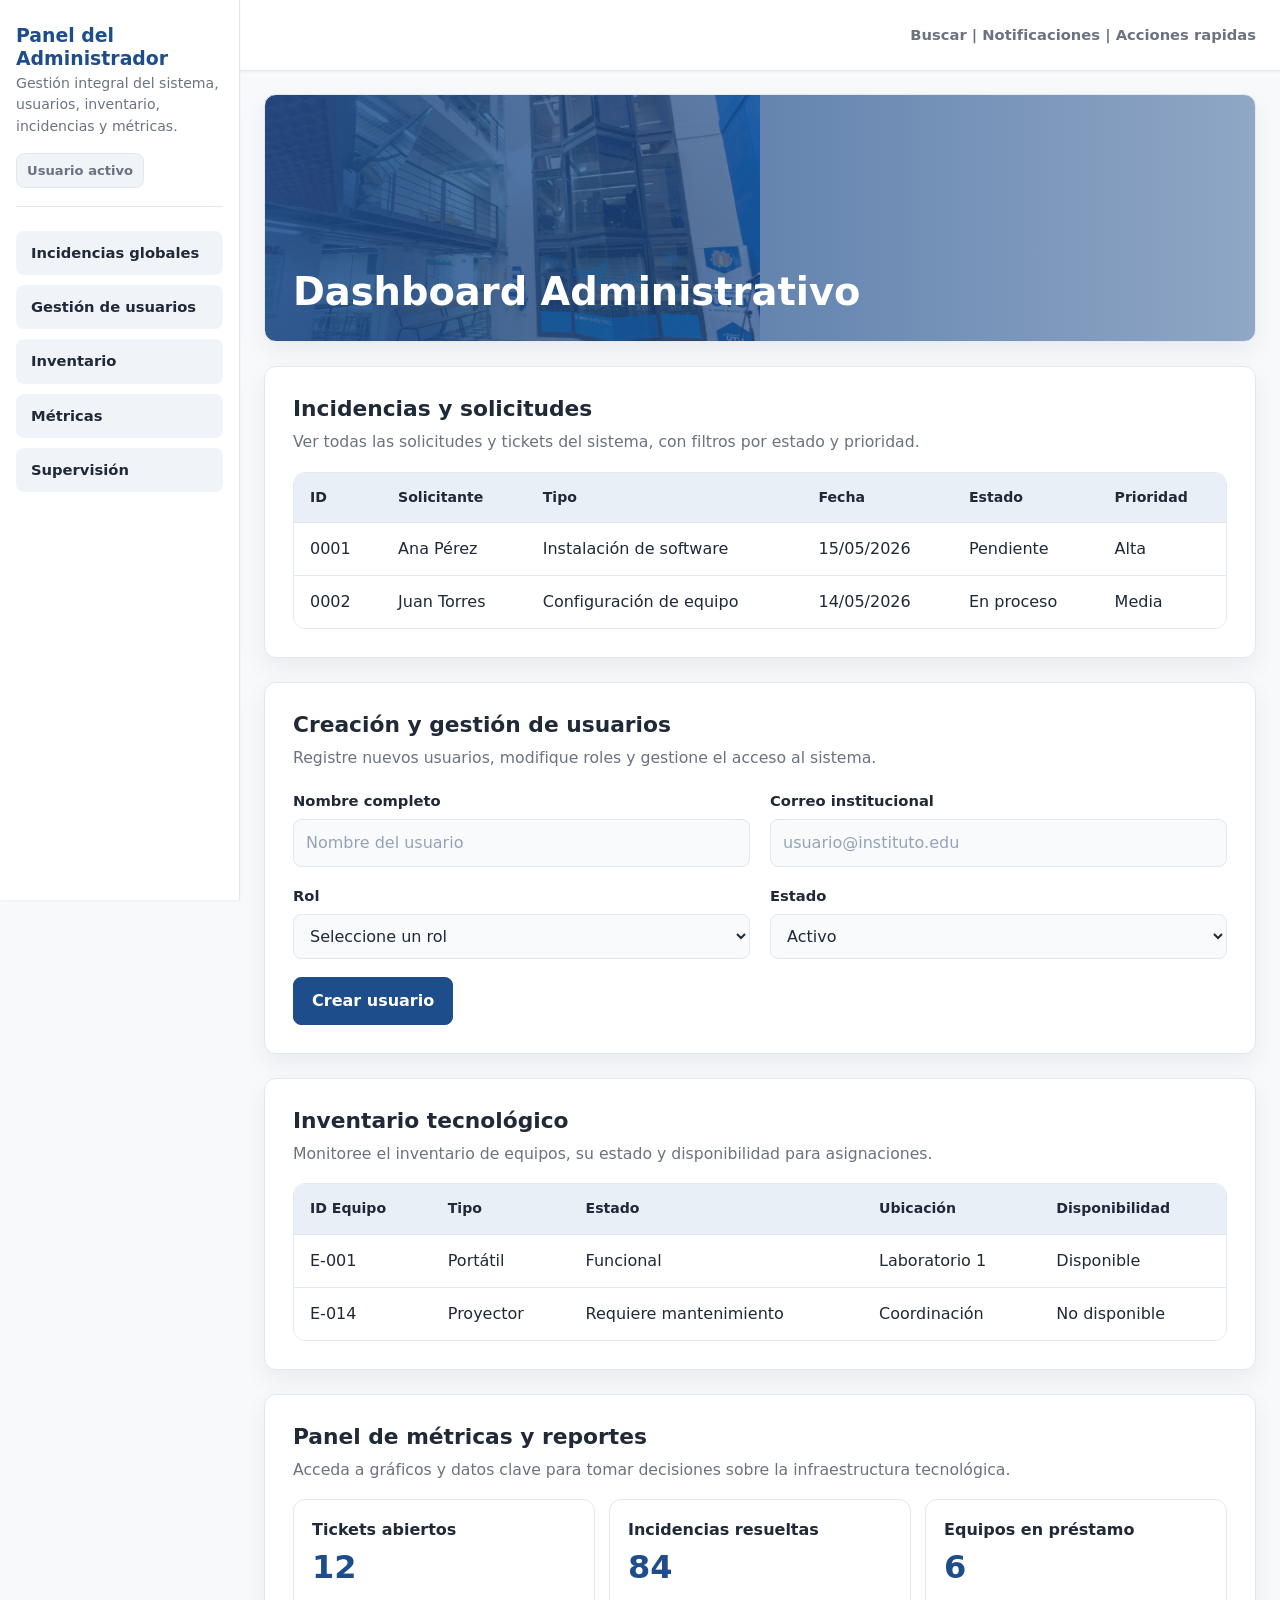
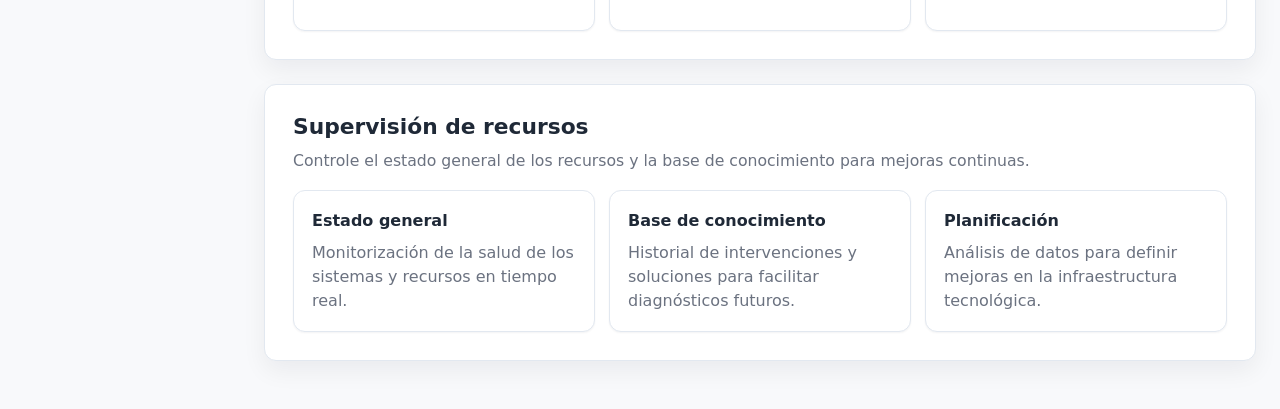
==== JFP proyect/src/Vista/HTML/administrador.html @ 9043e756 "Add files via upload" ====
<!DOCTYPE html>
<html lang="es">
<head>
    <meta charset="UTF-8">
    <meta name="viewport" content="width=device-width, initial-scale=1.0">
    <link rel="stylesheet" href="../CSS/administrador.css">
    <title>Administrador</title>
</head>
<body>
    <header class="admin-header">
        <div class="brand">
            <h1>Panel del Administrador</h1>
            <p>Gestión integral del sistema, usuarios, inventario, incidencias y métricas.</p>
        </div>
        <nav class="admin-nav">
            <a href="#incidencias-globales">Incidencias globales</a>
            <a href="#gestion-usuarios">Gestión de usuarios</a>
            <a href="#inventario-tecnologico">Inventario</a>
            <a href="#metricas-reportes">Métricas</a>
            <a href="#supervision-recursos">Supervisión</a>
        </nav>
    </header>

    <main class="admin-main">
        <section id="incidencias-globales" class="panel">
            <h2>Incidencias y solicitudes</h2>
            <p>Ver todas las solicitudes y tickets del sistema, con filtros por estado y prioridad.</p>
            <div class="table-wrapper">
                <table class="admin-table">
                    <thead>
                        <tr>
                            <th>ID</th>
                            <th>Solicitante</th>
                            <th>Tipo</th>
                            <th>Fecha</th>
                            <th>Estado</th>
                            <th>Prioridad</th>
                        </tr>
                    </thead>
                    <tbody>
                        <tr>
                            <td>0001</td>
                            <td>Ana Pérez</td>
                            <td>Instalación de software</td>
                            <td>15/05/2026</td>
                            <td>Pendiente</td>
                            <td>Alta</td>
                        </tr>
                        <tr>
                            <td>0002</td>
                            <td>Juan Torres</td>
                            <td>Configuración de equipo</td>
                            <td>14/05/2026</td>
                            <td>En proceso</td>
                            <td>Media</td>
                        </tr>
                    </tbody>
                </table>
            </div>
        </section>

        <section id="gestion-usuarios" class="panel">
            <h2>Creación y gestión de usuarios</h2>
            <p>Registre nuevos usuarios, modifique roles y gestione el acceso al sistema.</p>
            <form action="administrador.html" method="post" class="admin-form">
                <div class="admin-field">
                    <label for="nombre-usuario">Nombre completo</label>
                    <input type="text" id="nombre-usuario" name="nombre_usuario" placeholder="Nombre del usuario" required>
                </div>

                <div class="admin-field">
                    <label for="email-usuario">Correo institucional</label>
                    <input type="email" id="email-usuario" name="email_usuario" placeholder="usuario@instituto.edu" required>
                </div>

                <div class="admin-field admin-field-compact">
                    <label for="rol-usuario">Rol</label>
                    <select id="rol-usuario" name="rol_usuario" required>
                        <option value="">Seleccione un rol</option>
                        <option value="solicitante">Solicitante</option>
                        <option value="soporte">Soporte</option>
                        <option value="administrador">Administrador</option>
                    </select>
                </div>

                <div class="admin-field admin-field-compact">
                    <label for="estado-usuario">Estado</label>
                    <select id="estado-usuario" name="estado_usuario" required>
                        <option value="activo">Activo</option>
                        <option value="inactivo">Inactivo</option>
                    </select>
                </div>

                <div class="admin-actions">
                    <button type="submit" name="crear_usuario">Crear usuario</button>
                </div>
            </form>
        </section>

        <section id="inventario-tecnologico" class="panel">
            <h2>Inventario tecnológico</h2>
            <p>Monitoree el inventario de equipos, su estado y disponibilidad para asignaciones.</p>
            <div class="table-wrapper">
                <table class="admin-table">
                    <thead>
                        <tr>
                            <th>ID Equipo</th>
                            <th>Tipo</th>
                            <th>Estado</th>
                            <th>Ubicación</th>
                            <th>Disponibilidad</th>
                        </tr>
                    </thead>
                    <tbody>
                        <tr>
                            <td>E-001</td>
                            <td>Portátil</td>
                            <td>Funcional</td>
                            <td>Laboratorio 1</td>
                            <td>Disponible</td>
                        </tr>
                        <tr>
                            <td>E-014</td>
                            <td>Proyector</td>
                            <td>Requiere mantenimiento</td>
                            <td>Coordinación</td>
                            <td>No disponible</td>
                        </tr>
                    </tbody>
                </table>
            </div>
        </section>

        <section id="metricas-reportes" class="panel">
            <h2>Panel de métricas y reportes</h2>
            <p>Acceda a gráficos y datos clave para tomar decisiones sobre la infraestructura tecnológica.</p>
            <div class="metrics-grid">
                <div class="metric-card">
                    <h3>Tickets abiertos</h3>
                    <p>12</p>
                </div>
                <div class="metric-card">
                    <h3>Incidencias resueltas</h3>
                    <p>84</p>
                </div>
                <div class="metric-card">
                    <h3>Equipos en préstamo</h3>
                    <p>6</p>
                </div>
            </div>
        </section>

        <section id="supervision-recursos" class="panel">
            <h2>Supervisión de recursos</h2>
            <p>Controle el estado general de los recursos y la base de conocimiento para mejoras continuas.</p>
            <div class="info-grid">
                <div class="info-card">
                    <h3>Estado general</h3>
                    <p>Monitorización de la salud de los sistemas y recursos en tiempo real.</p>
                </div>
                <div class="info-card">
                    <h3>Base de conocimiento</h3>
                    <p>Historial de intervenciones y soluciones para facilitar diagnósticos futuros.</p>
                </div>
                <div class="info-card">
                    <h3>Planificación</h3>
                    <p>Análisis de datos para definir mejoras en la infraestructura tecnológica.</p>
                </div>
            </div>
        </section>
    </main>
</body>
</html>
---- JFP proyect/src/Vista/CSS/administrador.css ----
/* ================= ADMINISTRADOR - Service Desk UI ================= */

:root {
    --color-primary: #1E4D8B;
    --color-primary-hover: #183F72;
    --color-bg: #F8F9FB;
    --color-bg-soft: #F0F4F9;
    --color-bg-accent: #E8EFF7;
    --color-border: #E2E8F0;
    --color-text: #1F2937;
    --color-muted: #6B7280;
    --color-white: #FFFFFF;
    --color-input: #F8FAFC;
    --radius-sm: 8px;
    --radius-md: 12px;
    --shadow-sm: 0 1px 2px rgba(15, 23, 42, 0.05);
    --shadow-md: 0 10px 24px rgba(15, 23, 42, 0.06);
    --container: 1200px;
}

* {
    box-sizing: border-box;
    margin: 0;
    padding: 0;
}

html {
    font-size: 16px;
    scroll-behavior: smooth;
}

body {
    min-height: 100%;
    background: var(--color-bg);
    color: var(--color-text);
    font-family: Inter, "Segoe UI", system-ui, -apple-system, BlinkMacSystemFont, Arial, sans-serif;
    line-height: 1.5;
    -webkit-font-smoothing: antialiased;
}

.admin-header {
    width: 100%;
    max-width: var(--container);
    margin: 0 auto;
    padding: 20px 16px;
    display: flex;
    flex-wrap: wrap;
    align-items: center;
    justify-content: space-between;
    gap: 16px;
    background: var(--color-white);
    border-bottom: 1px solid var(--color-border);
}

.brand {
    min-width: 0;
    display: flex;
    flex-direction: column;
    gap: 4px;
}

.brand h1 {
    color: var(--color-primary);
    font-size: clamp(1.3rem, 2vw, 1.75rem);
    font-weight: 700;
    line-height: 1.2;
}

.brand p {
    max-width: 680px;
    color: var(--color-muted);
    font-size: 0.95rem;
}

.admin-nav {
    width: 100%;
    display: flex;
    flex-direction: column;
    flex-wrap: wrap;
    gap: 8px;
}

.admin-nav a {
    display: inline-flex;
    align-items: center;
    justify-content: center;
    min-height: 40px;
    padding: 10px 14px;
    border: 1px solid transparent;
    border-radius: var(--radius-sm);
    background: var(--color-bg-soft);
    color: var(--color-text);
    text-decoration: none;
    font-size: 0.92rem;
    font-weight: 600;
    transition: background-color 0.25s ease, border-color 0.25s ease, color 0.25s ease;
}

.admin-nav a:hover,
.admin-nav a:focus-visible {
    background: var(--color-bg-accent);
    border-color: #C9D7E8;
    color: var(--color-primary);
}

.admin-main {
    width: 100%;
    max-width: var(--container);
    margin: 0 auto;
    padding: 20px 16px 40px;
}

.panel {
    margin-bottom: 18px;
    padding: 20px;
    background: var(--color-white);
    border: 1px solid var(--color-border);
    border-radius: var(--radius-md);
    box-shadow: var(--shadow-sm);
}

.panel h2 {
    margin-bottom: 8px;
    color: var(--color-text);
    font-size: clamp(1.15rem, 1.7vw, 1.4rem);
    font-weight: 700;
    line-height: 1.25;
}

.panel > p {
    max-width: 820px;
    color: var(--color-muted);
    font-size: 0.98rem;
}

.admin-form {
    display: grid;
    grid-template-columns: 1fr;
    gap: 16px;
    margin-top: 20px;
}

.admin-field,
.admin-field-compact {
    width: 100%;
}

.admin-field label {
    display: block;
    margin-bottom: 7px;
    color: var(--color-text);
    font-size: 0.92rem;
    font-weight: 600;
}

.admin-field input,
.admin-field select,
.admin-field textarea {
    width: 100%;
    min-height: 44px;
    padding: 11px 12px;
    border: 1px solid var(--color-border);
    border-radius: var(--radius-sm);
    background: var(--color-input);
    color: var(--color-text);
    font: inherit;
    outline: none;
    transition: border-color 0.25s ease, box-shadow 0.25s ease, background-color 0.25s ease;
}

.admin-field textarea {
    min-height: 128px;
    resize: vertical;
}

.admin-field input::placeholder,
.admin-field textarea::placeholder {
    color: #94A3B8;
}

.admin-field input:focus,
.admin-field select:focus,
.admin-field textarea:focus {
    border-color: var(--color-primary);
    background: var(--color-white);
    box-shadow: 0 0 0 4px rgba(30, 77, 139, 0.14);
}

.admin-actions {
    display: flex;
    justify-content: flex-start;
}

.admin-actions button {
    width: 100%;
    min-height: 44px;
    padding: 11px 18px;
    border: 1px solid var(--color-primary);
    border-radius: var(--radius-sm);
    background: var(--color-primary);
    color: var(--color-white);
    cursor: pointer;
    font: inherit;
    font-weight: 700;
    transition: background-color 0.25s ease, border-color 0.25s ease, box-shadow 0.25s ease;
}

.admin-actions button:hover,
.admin-actions button:focus-visible {
    background: var(--color-primary-hover);
    border-color: var(--color-primary-hover);
    box-shadow: 0 8px 18px rgba(30, 77, 139, 0.16);
}

.table-wrapper {
    margin-top: 18px;
    overflow-x: auto;
    border: 1px solid var(--color-border);
    border-radius: var(--radius-md);
    background: var(--color-white);
}

.admin-table {
    width: 100%;
    min-width: 680px;
    border-collapse: separate;
    border-spacing: 0;
    background: var(--color-white);
}

.admin-table th,
.admin-table td {
    padding: 14px 16px;
    border-bottom: 1px solid var(--color-border);
    color: var(--color-text);
    text-align: left;
    vertical-align: top;
}

.admin-table th {
    background: var(--color-bg-accent);
    color: var(--color-text);
    font-size: 0.88rem;
    font-weight: 700;
}

.admin-table tbody tr:last-child td {
    border-bottom: 0;
}

.admin-table tbody tr:hover {
    background: var(--color-bg-soft);
}

.metrics-grid,
.info-grid {
    display: grid;
    grid-template-columns: 1fr;
    gap: 14px;
    margin-top: 18px;
}

.metric-card,
.info-card {
    padding: 18px;
    background: var(--color-white);
    border: 1px solid var(--color-border);
    border-radius: var(--radius-md);
    box-shadow: var(--shadow-sm);
}

.metric-card h3,
.info-card h3 {
    margin-bottom: 8px;
    color: var(--color-text);
    font-size: 1rem;
    font-weight: 700;
}

.metric-card p {
    color: var(--color-primary);
    font-size: 2rem;
    font-weight: 800;
    line-height: 1.1;
}

.info-card p {
    color: var(--color-muted);
}

a:focus-visible,
button:focus-visible,
input:focus-visible,
select:focus-visible,
textarea:focus-visible {
    outline: 3px solid rgba(30, 77, 139, 0.18);
    outline-offset: 2px;
}

@media (min-width: 576px) {
    .admin-actions button {
        width: auto;
    }
}

@media (min-width: 768px) {
    .admin-header {
        padding: 24px;
        border: 1px solid var(--color-border);
        border-top: 0;
        border-radius: 0 0 var(--radius-md) var(--radius-md);
        box-shadow: var(--shadow-sm);
    }

    .admin-nav {
        width: auto;
        flex-direction: row;
        justify-content: flex-end;
        gap: 10px;
    }

    .admin-main {
        padding: 28px 24px 56px;
    }

    .panel {
        margin-bottom: 24px;
        padding: 28px;
        box-shadow: var(--shadow-md);
    }

    .admin-form {
        grid-template-columns: repeat(2, minmax(0, 1fr));
        gap: 18px 20px;
    }

    .admin-actions {
        grid-column: 1 / -1;
    }

    .metrics-grid,
    .info-grid {
        grid-template-columns: repeat(3, minmax(0, 1fr));
    }
}

/* ================= Dashboard layout ================= */
@media (min-width: 768px) {
    body {
        min-height: 100vh;
        overflow-x: hidden;
    }

    body::before {
        content: "Buscar   |   Notificaciones   |   Acciones rapidas";
        position: fixed;
        top: 0;
        right: 0;
        left: 240px;
        z-index: 20;
        height: 70px;
        display: flex;
        align-items: center;
        justify-content: flex-end;
        padding: 0 24px;
        background: var(--color-white);
        border-bottom: 1px solid var(--color-border);
        color: var(--color-muted);
        font-size: 0.92rem;
        font-weight: 600;
        box-shadow: var(--shadow-sm);
    }

    .admin-header {
        position: fixed;
        inset: 0 auto 0 0;
        z-index: 30;
        width: 240px;
        height: 100vh;
        max-width: none;
        padding: 24px 16px;
        display: flex;
        flex-direction: column;
        align-items: stretch;
        justify-content: flex-start;
        gap: 24px;
        overflow-y: auto;
        border-top: 0;
        border-left: 0;
        border-bottom: 0;
        border-radius: 0;
    }

    .brand {
        padding-bottom: 18px;
        border-bottom: 1px solid var(--color-border);
    }

    .brand::after {
        content: "Usuario activo";
        display: inline-flex;
        width: fit-content;
        margin-top: 12px;
        padding: 7px 10px;
        border: 1px solid var(--color-border);
        border-radius: var(--radius-sm);
        background: var(--color-bg-soft);
        color: var(--color-muted);
        font-size: 0.82rem;
        font-weight: 700;
    }

    .brand h1 {
        font-size: 1.18rem;
    }

    .brand p {
        font-size: 0.88rem;
    }

    .admin-nav {
        width: 100%;
        display: grid;
        grid-template-columns: 1fr;
        gap: 10px;
    }

    .admin-nav a {
        width: 100%;
        justify-content: flex-start;
    }

    .admin-main {
        width: calc(100% - 240px);
        max-width: none;
        margin-left: 240px;
        min-width: 0;
        padding: 94px 24px 48px;
        display: grid;
        gap: 24px;
        overflow-x: hidden;
    }

    .admin-main::before {
        content: "Dashboard Administrativo";
        min-height: 190px;
        display: flex;
        align-items: flex-end;
        padding: 28px;
        border: 1px solid var(--color-border);
        border-radius: var(--radius-md);
        background-image:
            linear-gradient(90deg, rgba(30, 77, 139, 0.88), rgba(30, 77, 139, 0.48)),
            url("../IMG/utu entrada.jpg"),
            url("../IMG/salon.jpg");
        background-size: 100% 100%, 50% 100%, 50% 100%;
        background-position: center, left center, right center;
        background-repeat: no-repeat;
        box-shadow: var(--shadow-md);
        color: var(--color-white);
        font-size: clamp(1.6rem, 3vw, 2.6rem);
        font-weight: 800;
        line-height: 1.1;
    }

    .panel {
        margin-bottom: 0;
        min-width: 0;
        overflow: hidden;
    }

    .metrics-grid,
    .info-grid {
        grid-template-columns: repeat(auto-fit, minmax(220px, 1fr));
        min-width: 0;
    }

    .metric-card,
    .info-card {
        min-height: 132px;
        min-width: 0;
    }

    .table-wrapper {
        max-width: 100%;
        min-width: 0;
        overflow-x: auto;
    }

    .admin-table {
        min-width: 620px;
    }
}

@media (min-width: 768px) and (max-width: 1023px) {
    body::before {
        left: 88px;
        justify-content: center;
        padding: 0 16px;
        font-size: 0.84rem;
    }

    .admin-header {
        width: 88px;
        padding: 18px 10px;
    }

    .brand {
        align-items: center;
        text-align: center;
    }

    .brand h1,
    .brand p,
    .brand::after {
        display: none;
    }

    .brand::before {
        content: "ADM";
        display: grid;
        place-items: center;
        width: 48px;
        height: 48px;
        border: 1px solid var(--color-border);
        border-radius: var(--radius-md);
        background: var(--color-bg-soft);
        color: var(--color-primary);
        font-weight: 800;
    }

    .admin-nav a {
        min-height: 46px;
        padding: 8px;
        justify-content: center;
        font-size: 0;
    }

    .admin-nav a::first-letter {
        font-size: 0.9rem;
    }

    .admin-main {
        width: calc(100% - 88px);
        margin-left: 88px;
        padding-right: 18px;
        padding-left: 18px;
    }
}

@media (max-width: 767px) {
    body {
        overflow-x: hidden;
    }

    .admin-header {
        position: sticky;
        top: 0;
        z-index: 30;
        max-height: 100vh;
        overflow-y: auto;
    }

    .admin-nav {
        max-height: 220px;
        overflow-y: auto;
    }

    .admin-main::before {
        content: "Dashboard Administrativo";
        display: block;
        min-height: 150px;
        padding: 20px;
        margin-bottom: 18px;
        border: 1px solid var(--color-border);
        border-radius: var(--radius-md);
        background-image:
            linear-gradient(90deg, rgba(30, 77, 139, 0.88), rgba(30, 77, 139, 0.5)),
            url("../IMG/utu entrada.jpg"),
            url("../IMG/salon.jpg");
        background-size: 100% 100%, 50% 100%, 50% 100%;
        background-position: center, left center, right center;
        background-repeat: no-repeat;
        box-shadow: var(--shadow-sm);
        color: var(--color-white);
        font-size: 1.55rem;
        font-weight: 800;
        line-height: 1.1;
    }

    .admin-main,
    .panel,
    .table-wrapper {
        max-width: 100%;
        min-width: 0;
        overflow-x: hidden;
    }

    .table-wrapper {
        overflow-x: auto;
    }

    .admin-table {
        min-width: 560px;
    }
}
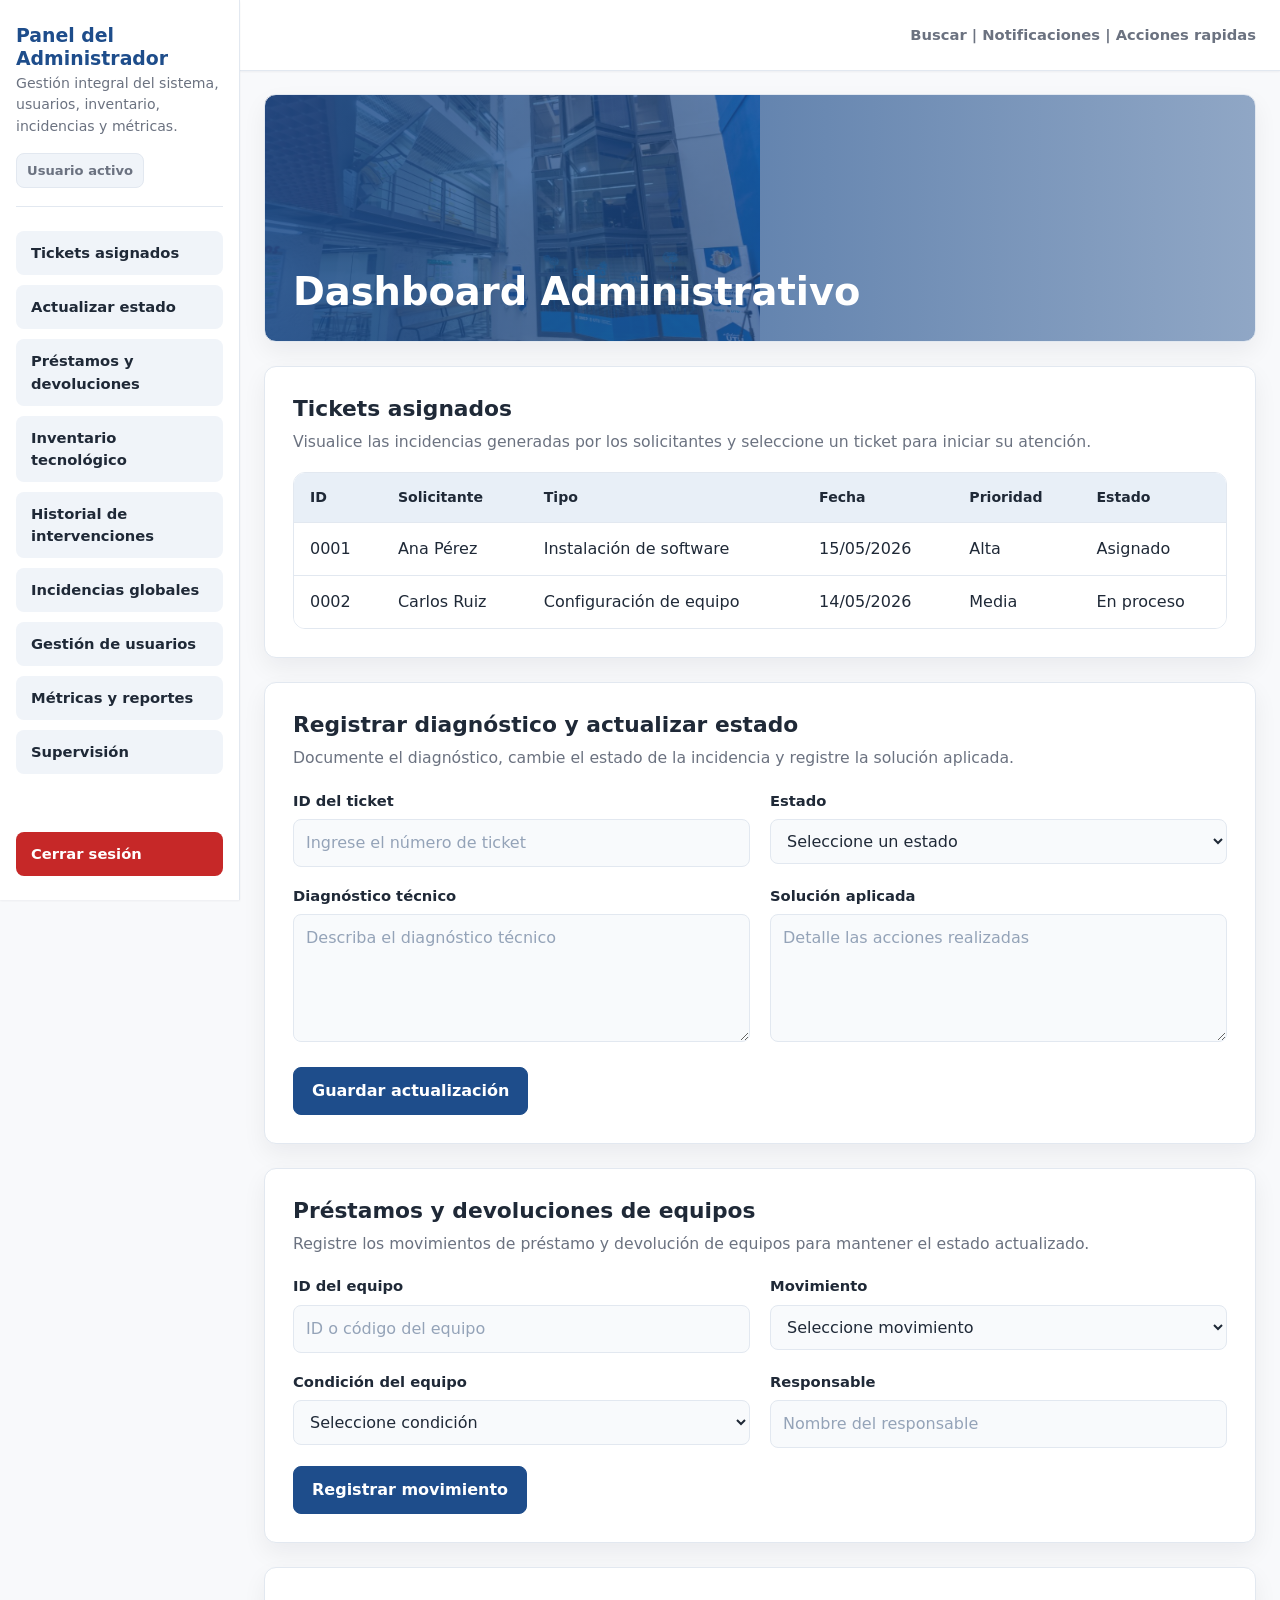
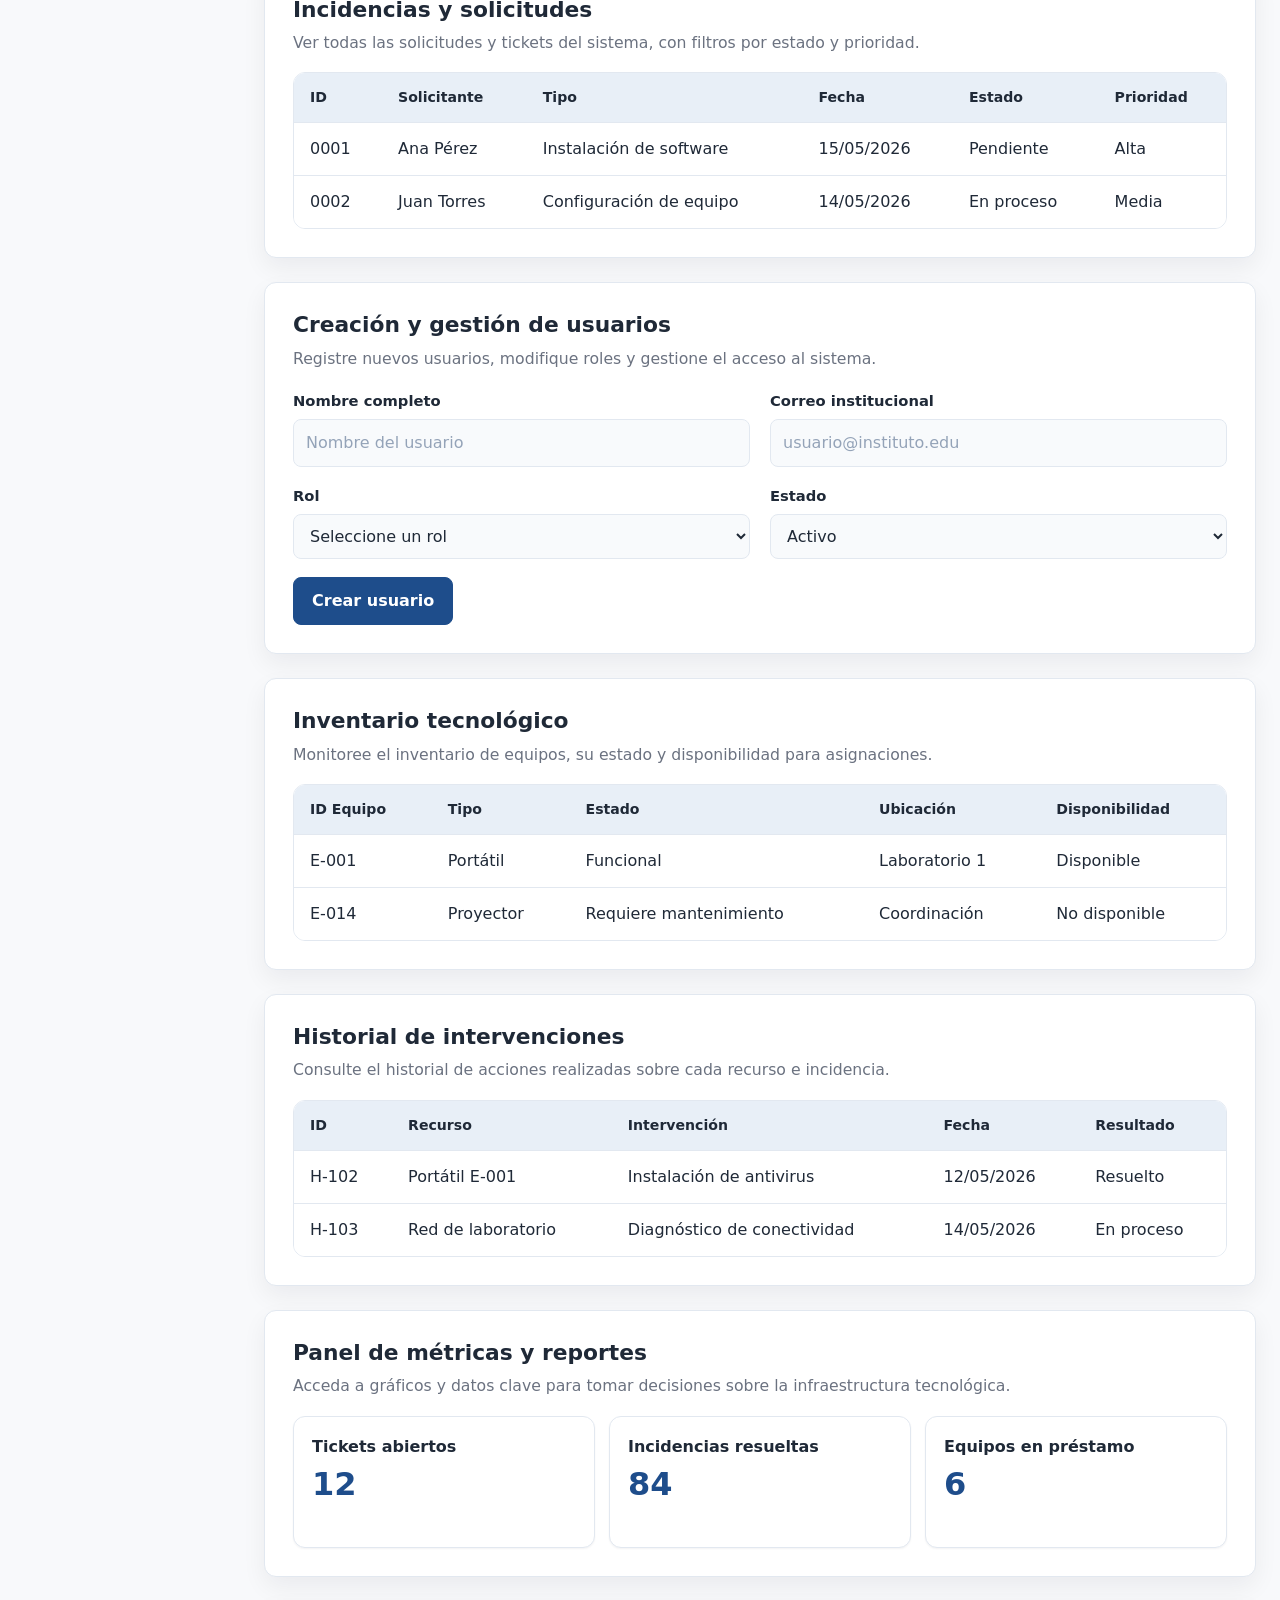
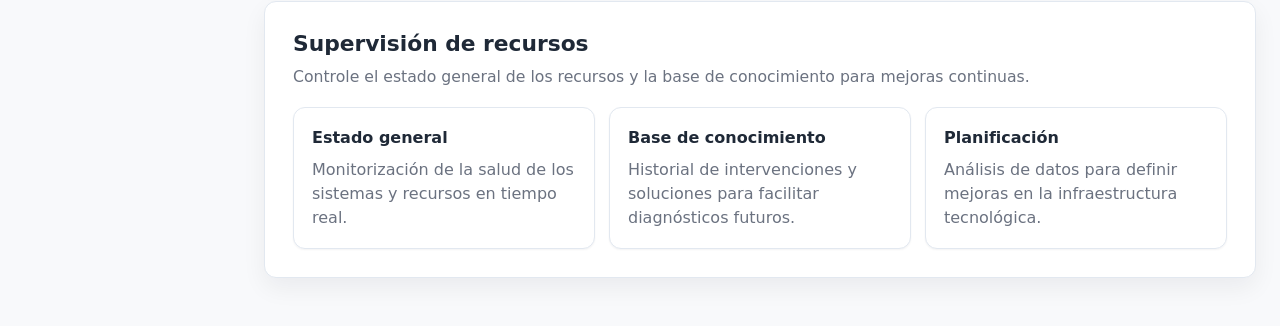
==== commit 481a2a05: "Add files via upload" ====
--- a/JFP proyect/src/Vista/HTML/administrador.html
+++ b/JFP proyect/src/Vista/HTML/administrador.html
@@ -1,4 +1,5 @@
 <!DOCTYPE html>
+<!-- Página del panel de administrador: muestra controles y tablas para gestión interna -->
 <html lang="es">
 <head>
     <meta charset="UTF-8">
@@ -7,21 +8,147 @@
     <title>Administrador</title>
 </head>
 <body>
+    <!-- Cabecera principal del administrador con navegación y acceso rápido -->
     <header class="admin-header">
         <div class="brand">
             <h1>Panel del Administrador</h1>
             <p>Gestión integral del sistema, usuarios, inventario, incidencias y métricas.</p>
         </div>
-        <nav class="admin-nav">
+        <button type="button" class="nav-toggle" aria-controls="admin-nav" aria-expanded="false">☰</button>
+        <nav id="admin-nav" class="admin-nav" aria-label="Navegación del panel administrativo">
+            <a href="#tickets-asignados">Tickets asignados</a>
+            <a href="#actualizar-estado">Actualizar estado</a>
+            <a href="#prestamos-equipos">Préstamos y devoluciones</a>
+            <a href="#inventario-tecnologico">Inventario tecnológico</a>
+            <a href="#historial">Historial de intervenciones</a>
             <a href="#incidencias-globales">Incidencias globales</a>
             <a href="#gestion-usuarios">Gestión de usuarios</a>
-            <a href="#inventario-tecnologico">Inventario</a>
-            <a href="#metricas-reportes">Métricas</a>
+            <a href="#metricas-reportes">Métricas y reportes</a>
             <a href="#supervision-recursos">Supervisión</a>
+            <a href="login.html" class="logout-link">Cerrar sesión</a>
         </nav>
     </header>
 
+    <!-- Contenido principal del panel administrativo con secciones y formularios -->
     <main class="admin-main">
+
+<!-- SECCIÓN 1: Tabla de tickets asignados al técnico de soporte -->
+        <section id="tickets-asignados" class="panel">
+            <h2>Tickets asignados</h2>
+            <p>Visualice las incidencias generadas por los solicitantes y seleccione un ticket para iniciar su atención.</p>
+
+            <div class="ticket-table-wrapper">
+                <table class="ticket-table">
+                    <thead>
+                        <tr>
+                            <th>ID</th>
+                            <th>Solicitante</th>
+                            <th>Tipo</th>
+                            <th>Fecha</th>
+                            <th>Prioridad</th>
+                            <th>Estado</th>
+                        </tr>
+                    </thead>
+                    <tbody>
+                        <tr>
+                            <td>0001</td>
+                            <td>Ana Pérez</td>
+                            <td>Instalación de software</td>
+                            <td>15/05/2026</td>
+                            <td>Alta</td>
+                            <td>Asignado</td>
+                        </tr>
+                        <tr>
+                            <td>0002</td>
+                            <td>Carlos Ruiz</td>
+                            <td>Configuración de equipo</td>
+                            <td>14/05/2026</td>
+                            <td>Media</td>
+                            <td>En proceso</td>
+                        </tr>
+                    </tbody>
+                </table>
+            </div>
+        </section>
+
+        <!-- SECCIÓN 2: Formulario para documentar diagnósticos y actualizar estado de tickets -->
+        <section id="actualizar-estado" class="panel">
+            <h2>Registrar diagnóstico y actualizar estado</h2>
+            <p>Documente el diagnóstico, cambie el estado de la incidencia y registre la solución aplicada.</p>
+
+            <form action="administrador.html" method="post" class="soporte-form">
+                <div class="soporte-field soporte-field-compact">
+                    <label for="ticket-id">ID del ticket</label>
+                    <input type="text" id="ticket-id" name="ticket_id" placeholder="Ingrese el número de ticket" required>
+                </div>
+
+                <div class="soporte-field soporte-field-compact">
+                    <label for="estado-ticket">Estado</label>
+                    <select id="estado-ticket" name="estado_ticket" required>
+                        <option value="">Seleccione un estado</option>
+                        <option value="pendiente">Pendiente</option>
+                        <option value="en-proceso">En proceso</option>
+                        <option value="resuelto">Resuelto</option>
+                    </select>
+                </div>
+
+                <div class="soporte-field soporte-field-wide">
+                    <label for="diagnostico">Diagnóstico técnico</label>
+                    <textarea id="diagnostico" name="diagnostico" rows="4" placeholder="Describa el diagnóstico técnico" required></textarea>
+                </div>
+
+                <div class="soporte-field soporte-field-wide">
+                    <label for="solucion">Solución aplicada</label>
+                    <textarea id="solucion" name="solucion" rows="4" placeholder="Detalle las acciones realizadas" required></textarea>
+                </div>
+
+                <div class="soporte-actions">
+                    <button type="submit" name="actualizar_ticket">Guardar actualización</button>
+                </div>
+            </form>
+        </section>
+
+        <section id="prestamos-equipos" class="panel">
+            <h2>Préstamos y devoluciones de equipos</h2>
+            <p>Registre los movimientos de préstamo y devolución de equipos para mantener el estado actualizado.</p>
+
+            <form action="administrador.html" method="post" class="soporte-form">
+                <div class="soporte-field soporte-field-compact">
+                    <label for="equipo-id">ID del equipo</label>
+                    <input type="text" id="equipo-id" name="equipo_id" placeholder="ID o código del equipo" required>
+                </div>
+
+                <div class="soporte-field soporte-field-compact">
+                    <label for="movimiento">Movimiento</label>
+                    <select id="movimiento" name="movimiento" required>
+                        <option value="">Seleccione movimiento</option>
+                        <option value="prestamo">Préstamo</option>
+                        <option value="devolucion">Devolución</option>
+                    </select>
+                </div>
+
+                <div class="soporte-field">
+                    <label for="condicion-equipo">Condición del equipo</label>
+                    <select id="condicion-equipo" name="condicion_equipo" required>
+                        <option value="">Seleccione condición</option>
+                        <option value="funcional">Funcional</option>
+                        <option value="requiere-mantenimiento">Requiere mantenimiento</option>
+                        <option value="fuera-de-servicio">Fuera de servicio</option>
+                    </select>
+                </div>
+
+                <div class="soporte-field">
+                    <label for="responsable">Responsable</label>
+                    <input type="text" id="responsable" name="responsable" placeholder="Nombre del responsable" required>
+                </div>
+
+                <div class="soporte-actions">
+                    <button type="submit" name="registrar_movimiento">Registrar movimiento</button>
+                </div>
+            </form>
+        </section>
+
+        <!-- SECCIÓN 1: Visualización de todas las incidencias y solicitudes del sistema -->
         <section id="incidencias-globales" class="panel">
             <h2>Incidencias y solicitudes</h2>
             <p>Ver todas las solicitudes y tickets del sistema, con filtros por estado y prioridad.</p>
@@ -59,6 +186,7 @@
             </div>
         </section>
 
+        <!-- SECCIÓN 2: Creación de nuevas cuentas de usuario y asignación de roles -->
         <section id="gestion-usuarios" class="panel">
             <h2>Creación y gestión de usuarios</h2>
             <p>Registre nuevos usuarios, modifique roles y gestione el acceso al sistema.</p>
@@ -97,11 +225,12 @@
             </form>
         </section>
 
+        <!-- SECCIÓN 3: Monitoreo de inventario tecnológico, equipos y disponibilidad -->
         <section id="inventario-tecnologico" class="panel">
             <h2>Inventario tecnológico</h2>
             <p>Monitoree el inventario de equipos, su estado y disponibilidad para asignaciones.</p>
-            <div class="table-wrapper">
-                <table class="admin-table">
+            <div class="inventario-table-wrapper">
+                <table class="inventario-table">
                     <thead>
                         <tr>
                             <th>ID Equipo</th>
@@ -131,6 +260,41 @@
             </div>
         </section>
 
+        <section id="historial" class="panel">
+            <h2>Historial de intervenciones</h2>
+            <p>Consulte el historial de acciones realizadas sobre cada recurso e incidencia.</p>
+            <div class="historial-table-wrapper">
+                <table class="historial-table">
+                    <thead>
+                        <tr>
+                            <th>ID</th>
+                            <th>Recurso</th>
+                            <th>Intervención</th>
+                            <th>Fecha</th>
+                            <th>Resultado</th>
+                        </tr>
+                    </thead>
+                    <tbody>
+                        <tr>
+                            <td>H-102</td>
+                            <td>Portátil E-001</td>
+                            <td>Instalación de antivirus</td>
+                            <td>12/05/2026</td>
+                            <td>Resuelto</td>
+                        </tr>
+                        <tr>
+                            <td>H-103</td>
+                            <td>Red de laboratorio</td>
+                            <td>Diagnóstico de conectividad</td>
+                            <td>14/05/2026</td>
+                            <td>En proceso</td>
+                        </tr>
+                    </tbody>
+                </table>
+            </div>
+        </section>
+
+        <!-- SECCIÓN 4: Dashboard de métricas, KPIs y reportes del sistema -->
         <section id="metricas-reportes" class="panel">
             <h2>Panel de métricas y reportes</h2>
             <p>Acceda a gráficos y datos clave para tomar decisiones sobre la infraestructura tecnológica.</p>
@@ -150,6 +314,7 @@
             </div>
         </section>
 
+        <!-- SECCIÓN 5: Supervisión general de recursos, historial e intervenciones -->
         <section id="supervision-recursos" class="panel">
             <h2>Supervisión de recursos</h2>
             <p>Controle el estado general de los recursos y la base de conocimiento para mejoras continuas.</p>
@@ -169,5 +334,19 @@
             </div>
         </section>
     </main>
+
+    <!-- SCRIPT: Mánejo del toggle de navegación en pantallas pequeñas -->
+    <script>
+        const navToggle = document.querySelector('.nav-toggle');
+        const nav = document.getElementById('admin-nav');
+
+        if (navToggle && nav) {
+            navToggle.addEventListener('click', () => {
+                const expanded = navToggle.getAttribute('aria-expanded') === 'true';
+                nav.classList.toggle('open');
+                navToggle.setAttribute('aria-expanded', String(!expanded));
+            });
+        }
+    </script>
 </body>
 </html>
--- a/JFP proyect/src/Vista/CSS/administrador.css
+++ b/JFP proyect/src/Vista/CSS/administrador.css
@@ -1,5 +1,13 @@
 /* ================= ADMINISTRADOR - Service Desk UI ================= */
-
+/* DESCRIPCIÓN: Panel administrativo con 5 secciones de gestión
+   - Incidencias globales: Visión de todos los tickets del sistema
+   - Gestión de usuarios: CRUD de cuentas y asignación de roles
+   - Inventario tecnológico: Monitoreo de equipos y disponibilidad
+   - Métricas y reportes: Dashboard con KPIs del sistema
+   - Supervisión de recursos: Estado general e historial de intervenciones
+   - Navegación responsive: Menú colapsable en móvil, fijo en desktop */
+
+/* Variables globales del tema para la página de administrador */
 :root {
     --color-primary: #1E4D8B;
     --color-primary-hover: #183F72;
@@ -18,6 +26,7 @@
     --container: 1200px;
 }
 
+/* Estilos base universales para la página del administrador */
 * {
     box-sizing: border-box;
     margin: 0;
@@ -38,6 +47,7 @@
     -webkit-font-smoothing: antialiased;
 }
 
+/* NAVEGACIÓN: Encabezado con brand y menú responsive */
 .admin-header {
     width: 100%;
     max-width: var(--container);
@@ -52,6 +62,7 @@
     border-bottom: 1px solid var(--color-border);
 }
 
+/* BRAND: Título del panel y descripción */
 .brand {
     min-width: 0;
     display: flex;
@@ -72,18 +83,46 @@
     font-size: 0.95rem;
 }
 
+/* Botón para expandir/contraer navegación en pantallas pequeñas */
+.nav-toggle {
+    width: 42px;
+    height: 42px;
+    display: inline-flex;
+    align-items: center;
+    justify-content: center;
+    border: 1px solid var(--color-border);
+    border-radius: var(--radius-sm);
+    background: var(--color-white);
+    color: var(--color-primary);
+    cursor: pointer;
+    font-size: 1.2rem;
+    transition: background-color 0.25s ease, border-color 0.25s ease, color 0.25s ease;
+}
+
+.nav-toggle:hover {
+    background: var(--color-bg-accent);
+    border-color: #C9D7E8;
+}
+
+/* Navegación oculta por defecto en móvil, se expande al hacer click */
 .admin-nav {
     width: 100%;
+    display: none;
+    flex-direction: column;
+    flex-wrap: nowrap;
+    gap: 8px;
+    max-width: 100%;
+    overflow-x: hidden;
+    justify-content: flex-start;
+}
+
+.admin-nav.open {
     display: flex;
-    flex-direction: column;
-    flex-wrap: wrap;
-    gap: 8px;
 }
 
 .admin-nav a {
     display: inline-flex;
     align-items: center;
-    justify-content: center;
     min-height: 40px;
     padding: 10px 14px;
     border: 1px solid transparent;
@@ -103,6 +142,18 @@
     color: var(--color-primary);
 }
 
+.admin-nav .logout-link {
+    background: #C62828;
+    color: var(--color-white);
+}
+
+.admin-nav .logout-link:hover,
+.admin-nav .logout-link:focus-visible {
+    background: #A91F1F;
+    border-color: #8F1B1B;
+    color: var(--color-white);
+}
+
 .admin-main {
     width: 100%;
     max-width: var(--container);
@@ -133,6 +184,7 @@
     font-size: 0.98rem;
 }
 
+/* FORMULARIOS: Grid adaptativo para campos administrativos */
 .admin-form {
     display: grid;
     grid-template-columns: 1fr;
@@ -140,6 +192,7 @@
     margin-top: 20px;
 }
 
+/* CAMPOS: Estilos de inputs, selects y textarea */
 .admin-field,
 .admin-field-compact {
     width: 100%;
@@ -193,6 +246,7 @@
 
 .admin-actions button {
     width: 100%;
+    max-width: 240px;
     min-height: 44px;
     padding: 11px 18px;
     border: 1px solid var(--color-primary);
@@ -212,6 +266,143 @@
     box-shadow: 0 8px 18px rgba(30, 77, 139, 0.16);
 }
 
+/* Estilos de soporte aplicados al panel de administrador */
+.soporte-form {
+    display: grid;
+    grid-template-columns: 1fr;
+    gap: 16px;
+    margin-top: 20px;
+}
+
+.soporte-field,
+.soporte-field-wide,
+.soporte-field-compact {
+    width: 100%;
+}
+
+.soporte-field label {
+    display: block;
+    margin-bottom: 7px;
+    color: var(--color-text);
+    font-size: 0.92rem;
+    font-weight: 600;
+}
+
+.soporte-field input,
+.soporte-field select,
+.soporte-field textarea {
+    width: 100%;
+    min-height: 44px;
+    padding: 11px 12px;
+    border: 1px solid var(--color-border);
+    border-radius: var(--radius-sm);
+    background: var(--color-input);
+    color: var(--color-text);
+    font: inherit;
+    outline: none;
+    transition: border-color 0.25s ease, box-shadow 0.25s ease, background-color 0.25s ease;
+}
+
+.soporte-field textarea {
+    min-height: 128px;
+    resize: vertical;
+}
+
+.soporte-field input::placeholder,
+.soporte-field textarea::placeholder {
+    color: #94A3B8;
+}
+
+.soporte-field input:focus,
+.soporte-field select:focus,
+.soporte-field textarea:focus {
+    border-color: var(--color-primary);
+    background: var(--color-white);
+    box-shadow: 0 0 0 4px rgba(30, 77, 139, 0.14);
+}
+
+.soporte-actions {
+    display: flex;
+    justify-content: flex-start;
+}
+
+.soporte-actions button {
+    width: 100%;
+    max-width: 240px;
+    min-height: 44px;
+    padding: 11px 18px;
+    border: 1px solid var(--color-primary);
+    border-radius: var(--radius-sm);
+    background: var(--color-primary);
+    color: var(--color-white);
+    cursor: pointer;
+    font: inherit;
+    font-weight: 700;
+    transition: background-color 0.25s ease, border-color 0.25s ease, box-shadow 0.25s ease;
+}
+
+.soporte-actions button:hover,
+.soporte-actions button:focus-visible {
+    background: var(--color-primary-hover);
+    border-color: var(--color-primary-hover);
+    box-shadow: 0 8px 18px rgba(30, 77, 139, 0.16);
+}
+
+.ticket-table-wrapper,
+.inventario-table-wrapper,
+.historial-table-wrapper {
+    margin-top: 18px;
+    overflow-x: auto;
+    border: 1px solid var(--color-border);
+    border-radius: var(--radius-md);
+    background: var(--color-white);
+}
+
+.ticket-table,
+.inventario-table,
+.historial-table {
+    width: 100%;
+    min-width: 680px;
+    border-collapse: separate;
+    border-spacing: 0;
+    background: var(--color-white);
+}
+
+.ticket-table th,
+.ticket-table td,
+.inventario-table th,
+.inventario-table td,
+.historial-table th,
+.historial-table td {
+    padding: 14px 16px;
+    border-bottom: 1px solid var(--color-border);
+    color: var(--color-text);
+    text-align: left;
+    vertical-align: top;
+}
+
+.ticket-table th,
+.inventario-table th,
+.historial-table th {
+    background: var(--color-bg-accent);
+    color: var(--color-text);
+    font-size: 0.88rem;
+    font-weight: 700;
+}
+
+.ticket-table tbody tr:last-child td,
+.inventario-table tbody tr:last-child td,
+.historial-table tbody tr:last-child td {
+    border-bottom: 0;
+}
+
+.ticket-table tbody tr:hover,
+.inventario-table tbody tr:hover,
+.historial-table tbody tr:hover {
+    background: var(--color-bg-soft);
+}
+
+/* TABLAS: Presentación de datos en formato tabular con scroll horizontal */
 .table-wrapper {
     margin-top: 18px;
     overflow-x: auto;
@@ -220,6 +411,7 @@
     background: var(--color-white);
 }
 
+/* Estilos base de tabla con encabezados y filas */
 .admin-table {
     width: 100%;
     min-width: 680px;
@@ -252,6 +444,7 @@
     background: var(--color-bg-soft);
 }
 
+/* MÉTRICAS Y TARJETAS: Grillas adaptativas para mostra datos estadísticos */
 .metrics-grid,
 .info-grid {
     display: grid;
@@ -260,6 +453,7 @@
     margin-top: 18px;
 }
 
+/* Tarjeta para métricas con valores grandes y descriptores */
 .metric-card,
 .info-card {
     padding: 18px;
@@ -288,6 +482,7 @@
     color: var(--color-muted);
 }
 
+/* ACCESIBILIDAD: Estados visuales para navegación por teclado */
 a:focus-visible,
 button:focus-visible,
 input:focus-visible,
@@ -297,13 +492,17 @@
     outline-offset: 2px;
 }
 
+/* RESPONSIVE: Ajustes para tablets (mín 576px) */
 @media (min-width: 576px) {
-    .admin-actions button {
+    .admin-actions button,
+    .soporte-actions button {
         width: auto;
     }
 }
 
+/* RESPONSIVE: Ajustes para escritorio (mín 768px) - Menú horizontal, formularios de 2 columnas */
 @media (min-width: 768px) {
+    /* Encabezado con mayor sombra en desktop */
     .admin-header {
         padding: 24px;
         border: 1px solid var(--color-border);
@@ -312,10 +511,15 @@
         box-shadow: var(--shadow-sm);
     }
 
+    .nav-toggle {
+        display: none;
+    }
+
     .admin-nav {
         width: auto;
+        display: flex !important;
         flex-direction: row;
-        justify-content: flex-end;
+        justify-content: flex-start;
         gap: 10px;
     }
 
@@ -334,7 +538,13 @@
         gap: 18px 20px;
     }
 
-    .admin-actions {
+    .soporte-form {
+        grid-template-columns: repeat(2, minmax(0, 1fr));
+        gap: 18px 20px;
+    }
+
+    .admin-actions,
+    .soporte-actions {
         grid-column: 1 / -1;
     }
 
@@ -396,6 +606,16 @@
         border-bottom: 1px solid var(--color-border);
     }
 
+    .admin-nav {
+        width: 100%;
+        display: flex;
+        flex: 1;
+        flex-direction: column;
+        gap: 10px;
+        overflow-y: auto;
+        overflow-x: hidden;
+    }
+
     .brand::after {
         content: "Usuario activo";
         display: inline-flex;
@@ -418,16 +638,13 @@
         font-size: 0.88rem;
     }
 
-    .admin-nav {
-        width: 100%;
-        display: grid;
-        grid-template-columns: 1fr;
-        gap: 10px;
-    }
-
     .admin-nav a {
         width: 100%;
         justify-content: flex-start;
+    }
+
+    .admin-nav .logout-link {
+        margin-top: auto;
     }
 
     .admin-main {
@@ -439,6 +656,10 @@
         display: grid;
         gap: 24px;
         overflow-x: hidden;
+    }
+
+    .admin-main section[id] {
+        scroll-margin-top: 94px;
     }
 
     .admin-main::before {
@@ -562,8 +783,13 @@
     }
 
     .admin-nav {
-        max-height: 220px;
+        max-height: calc(100vh - 160px);
         overflow-y: auto;
+        overflow-x: hidden;
+    }
+
+    .admin-nav a {
+        text-align: left;
     }
 
     .admin-main::before {
